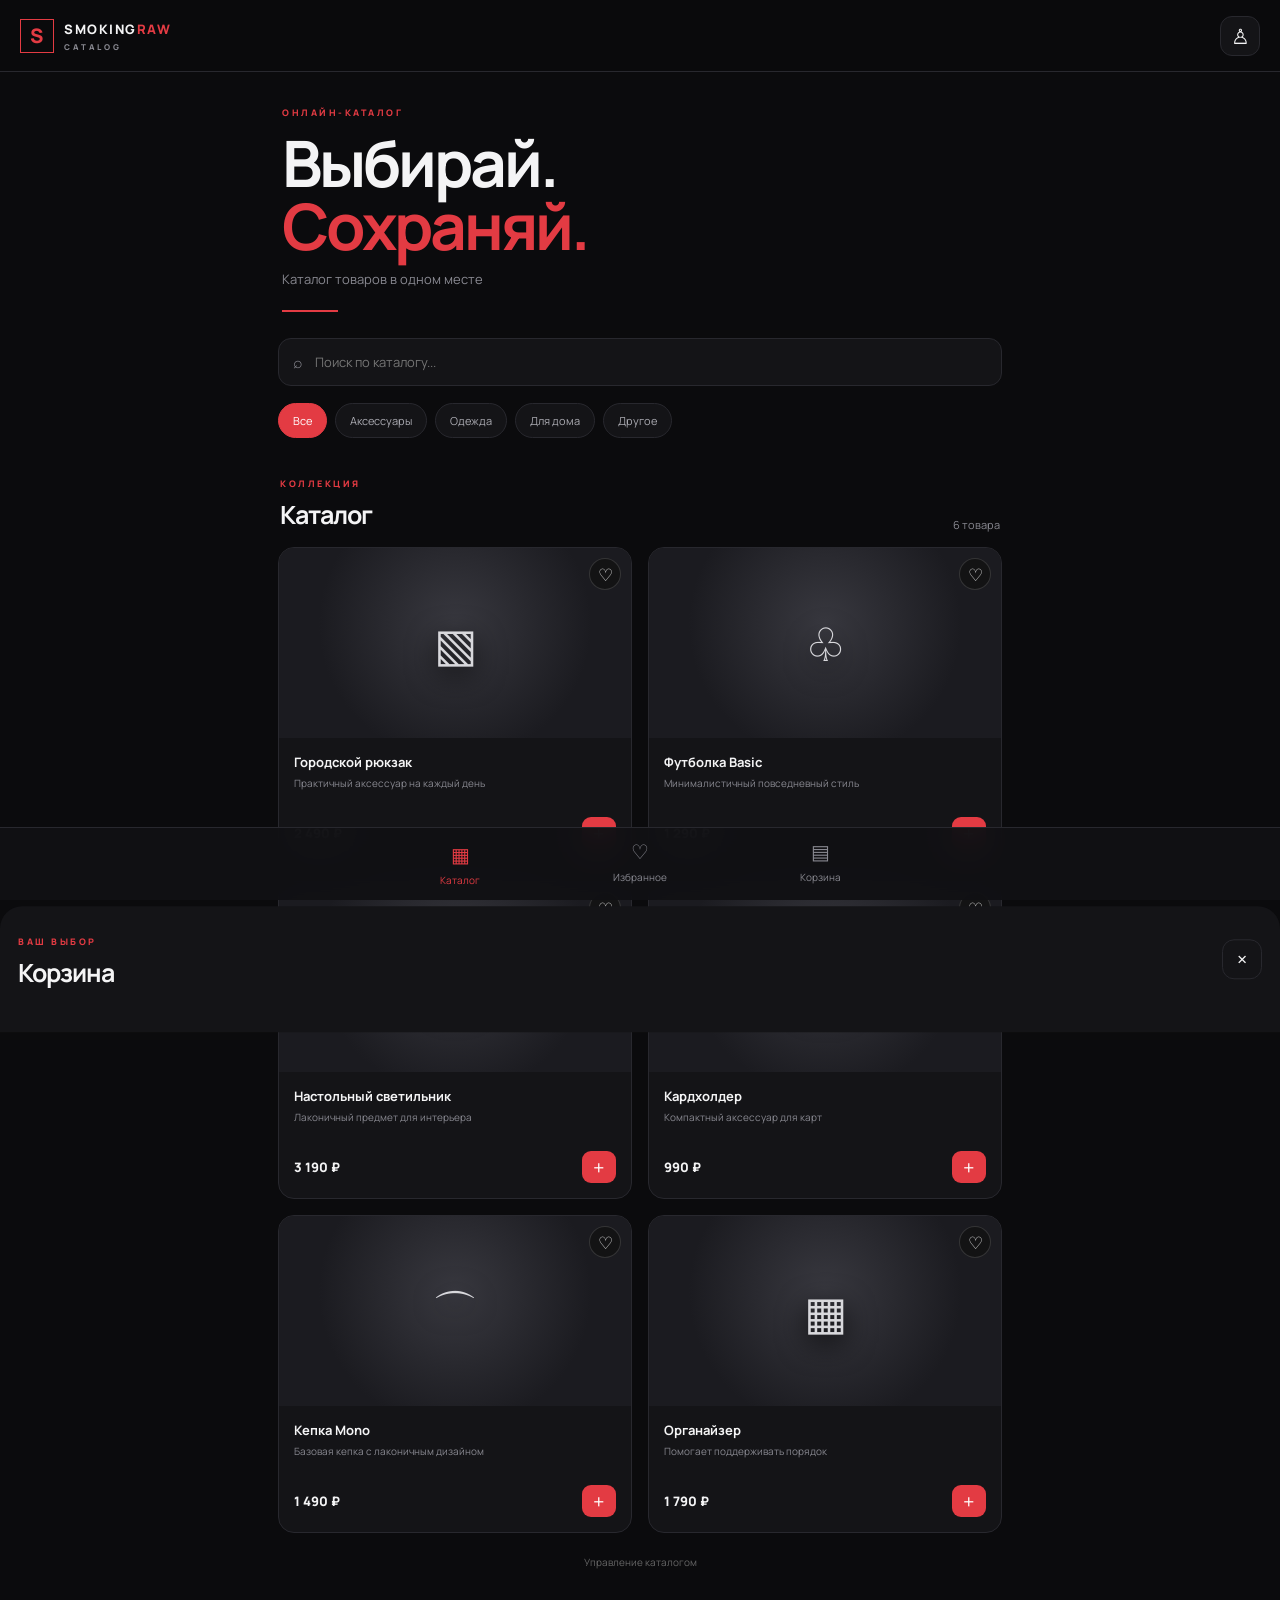
==== web/index.html @ 683c64b3 "Upload SmokingRaw v0.7 website and Cloudflare API" ====
<!doctype html>
<html lang="ru">
<head>
  <meta charset="utf-8">
  <meta name="viewport" content="width=device-width,initial-scale=1">
  <meta name="theme-color" content="#0b0b0d">
  <title>SmokingRaw — каталог</title>
  <link rel="stylesheet" href="style.css">
  <script src="https://telegram.org/js/telegram-web-app.js"></script>
</head>
<body>
<header class="topbar">
  <a class="brand" href="#"><span class="brand-mark">S</span><span>SMOKING<span class="red">RAW</span><small>CATALOG</small></span></a>
  <button class="icon-btn" id="profileBtn" aria-label="Профиль">♙</button>
</header>
<main>
  <section class="hero">
    <div class="eyebrow">ОНЛАЙН-КАТАЛОГ</div>
    <h1>Выбирай.<br><span class="red">Сохраняй.</span></h1>
    <p>Каталог товаров в одном месте</p>
    <div class="hero-line"></div>
  </section>
  <section class="search-wrap">
    <span>⌕</span><input id="search" placeholder="Поиск по каталогу..." autocomplete="off">
  </section>
  <nav class="categories" id="categories"></nav>
  <section class="section-head"><div><span class="eyebrow">КОЛЛЕКЦИЯ</span><h2>Каталог</h2></div><span id="count" class="muted"></span></section>
  <section id="products" class="products"></section>
</main>
<footer class="site-footer"><a href="admin.html">Управление каталогом</a></footer>
<nav class="bottom-nav">
  <button class="nav-item active" data-tab="catalog"><span>▦</span>Каталог</button>
  <button class="nav-item" data-tab="favorites"><span>♡</span>Избранное <i id="favCount"></i></button>
  <button class="nav-item" data-tab="cart"><span>▤</span>Корзина <i id="cartCount"></i></button>
</nav>
<div class="overlay" id="overlay"></div>
<aside class="drawer" id="drawer">
  <div class="drawer-head"><div><span class="eyebrow">ВАШ ВЫБОР</span><h2 id="drawerTitle">Корзина</h2></div><button class="icon-btn" id="closeDrawer">×</button></div>
  <div id="drawerContent"></div>
</aside>
<div class="toast" id="toast"></div>
<script src="app.js"></script>
</body></html>
---- web/style.css ----
@import url('https://fonts.googleapis.com/css2?family=Manrope:wght@400;500;600;700;800&display=swap');
:root{--bg:#0b0b0d;--panel:#141417;--panel2:#1b1b20;--text:#f4f4f5;--muted:#888890;--red:#e33b43;--line:#28282e}
*{box-sizing:border-box}body{margin:0;background:var(--bg);color:var(--text);font-family:Manrope,Arial,sans-serif;padding-bottom:92px}
button,input{font:inherit}.topbar{height:72px;display:flex;align-items:center;justify-content:space-between;padding:0 20px;border-bottom:1px solid var(--line);position:sticky;top:0;background:#0b0b0ded;backdrop-filter:blur(14px);z-index:5}
.brand{display:flex;gap:10px;align-items:center;color:var(--text);text-decoration:none;font-size:13px;font-weight:800;letter-spacing:1.5px}.brand small{display:block;font-size:8px;color:var(--muted);letter-spacing:3px;margin-top:3px}.brand-mark{width:34px;height:34px;border:1px solid var(--red);display:grid;place-items:center;color:var(--red);font-size:20px}
.red{color:var(--red)}.icon-btn{border:1px solid var(--line);background:var(--panel);color:var(--text);width:40px;height:40px;border-radius:12px;font-size:21px;cursor:pointer}
main{max-width:760px;margin:auto;padding:0 18px}.hero{padding:34px 4px 26px;position:relative}.eyebrow{font-size:9px;letter-spacing:2.5px;color:var(--red);font-weight:800}.hero h1{font-size:clamp(42px,12vw,64px);line-height:.98;letter-spacing:-3px;margin:13px 0}.hero p{color:var(--muted);font-size:13px}.hero-line{height:2px;width:56px;background:var(--red);margin-top:22px}
.search-wrap{height:48px;background:var(--panel);border:1px solid var(--line);border-radius:13px;display:flex;align-items:center;gap:10px;padding:0 14px;color:var(--muted)}.search-wrap input{background:none;border:0;outline:0;color:var(--text);width:100%;font-size:13px}
.categories{display:flex;gap:8px;overflow:auto;padding:17px 0;scrollbar-width:none}.categories::-webkit-scrollbar{display:none}.chip{white-space:nowrap;border:1px solid var(--line);background:var(--panel);color:#aaaab1;border-radius:30px;padding:9px 14px;font-size:11px;cursor:pointer}.chip.active{background:var(--red);border-color:var(--red);color:white}
.section-head{display:flex;justify-content:space-between;align-items:end;margin:15px 2px 15px}.section-head h2,.drawer h2{font-size:25px;margin:5px 0 0;letter-spacing:-1px}.muted{color:var(--muted);font-size:11px}
.products{display:grid;grid-template-columns:repeat(2,minmax(0,1fr));gap:12px}.product{background:var(--panel);border:1px solid var(--line);border-radius:16px;overflow:hidden;min-width:0}.product-art{height:142px;background:radial-gradient(circle at 50% 40%,#38383f,#1b1b20 65%);display:grid;place-items:center;position:relative}.product-art .symbol{font-size:46px;color:#d8d8dc;text-shadow:0 8px 30px #000}.heart{position:absolute;right:10px;top:10px;width:32px;height:32px;border:1px solid #ffffff24;background:#111b;color:#ddd;border-radius:50%;font-size:17px;cursor:pointer}.heart.on{color:var(--red)}.product-info{padding:12px}.product-info h3{font-size:13px;margin:0 0 5px;white-space:nowrap;overflow:hidden;text-overflow:ellipsis}.product-info p{font-size:10px;color:var(--muted);margin:0 0 13px;min-height:28px;line-height:1.4}.product-bottom{display:flex;justify-content:space-between;align-items:center;gap:5px}.price{font-size:13px;font-weight:800}.add{background:var(--red);border:0;color:white;border-radius:9px;width:34px;height:32px;font-size:20px;cursor:pointer}.empty{grid-column:1/-1;text-align:center;padding:42px 12px;color:var(--muted);font-size:13px;background:var(--panel);border-radius:14px}
.bottom-nav{position:fixed;z-index:6;bottom:0;left:0;right:0;background:#111114f5;border-top:1px solid var(--line);display:flex;justify-content:center;padding:9px 8px max(10px,env(safe-area-inset-bottom));backdrop-filter:blur(15px)}.nav-item{flex:1;max-width:180px;border:0;background:none;color:var(--muted);font-size:10px;display:flex;align-items:center;justify-content:center;gap:5px;flex-direction:column;cursor:pointer}.nav-item span{font-size:20px}.nav-item.active{color:var(--red)}.nav-item i{font-style:normal;font-size:9px}
.overlay{position:fixed;inset:0;background:#0009;z-index:8;opacity:0;pointer-events:none;transition:.2s}.overlay.show{opacity:1;pointer-events:auto}.drawer{position:fixed;z-index:9;bottom:0;left:0;right:0;max-height:82vh;overflow:auto;background:#141417;border-radius:22px 22px 0 0;padding:22px 18px calc(24px + env(safe-area-inset-bottom));transform:translateY(105%);transition:.25s}.drawer.show{transform:translateY(0)}.drawer-head{display:flex;justify-content:space-between;align-items:center;margin-bottom:18px}.cart-row{display:flex;align-items:center;gap:11px;padding:12px 0;border-bottom:1px solid var(--line)}.mini-art{width:48px;height:48px;border-radius:10px;background:#29292f;display:grid;place-items:center;font-size:23px}.cart-row .details{flex:1;min-width:0}.cart-row b{font-size:12px}.cart-row small{display:block;color:var(--muted);font-size:10px;margin-top:4px}.qty{display:flex;align-items:center;gap:9px}.qty button{width:26px;height:26px;border:1px solid var(--line);background:var(--panel2);color:white;border-radius:7px}.total{display:flex;justify-content:space-between;margin:18px 0;font-weight:800}.action{width:100%;padding:14px;border:0;border-radius:11px;background:var(--red);color:white;font-weight:800;cursor:pointer}.secondary{background:#24242a;margin-top:8px}.toast{position:fixed;z-index:12;bottom:100px;left:50%;transform:translate(-50%,15px);opacity:0;background:#29292f;padding:11px 16px;border-radius:10px;font-size:12px;transition:.2s;white-space:nowrap}.toast.show{opacity:1;transform:translate(-50%,0)}
@media(min-width:600px){.product-art{height:190px}.products{gap:16px}.product-info{padding:15px}}
.site-footer{text-align:center;padding:16px 0 24px}.site-footer a{color:#666;font-size:10px;text-decoration:none}
.admin-main{max-width:760px;margin:auto;padding:0 18px 50px}.admin-card{background:var(--panel);border:1px solid var(--line);border-radius:16px;padding:18px;margin:14px 0}.admin-card h2{font-size:18px;margin:0 0 16px}.admin-card label{display:block;color:#aaa;font-size:11px;margin:13px 0 7px}.admin-card input,.admin-card textarea{width:100%;background:#0d0d10;border:1px solid var(--line);border-radius:9px;padding:12px;color:white;outline:none}.admin-card textarea{min-height:75px;resize:vertical}.admin-card .action{margin-top:14px}.hint{font-size:11px;line-height:1.5;color:var(--muted)}.admin-status{position:fixed;bottom:18px;left:50%;transform:translateX(-50%);background:#202026;border-radius:9px;padding:10px 14px;font-size:12px;max-width:90%;text-align:center}.admin-product{display:flex;align-items:center;justify-content:space-between;gap:10px;padding:12px 0;border-bottom:1px solid var(--line)}.admin-product b{font-size:12px}.admin-product small{display:block;color:var(--muted);font-size:10px;margin-top:5px}.admin-product button{background:#28282e;color:#eee;border:0;border-radius:7px;padding:8px;font-size:10px;margin-left:5px}
.product-art{overflow:hidden}.product-photo{width:100%;height:100%;object-fit:cover;display:block}.admin-card input[type=file]{padding:9px}.upload-note{font-size:10px;color:var(--muted);margin-top:6px}
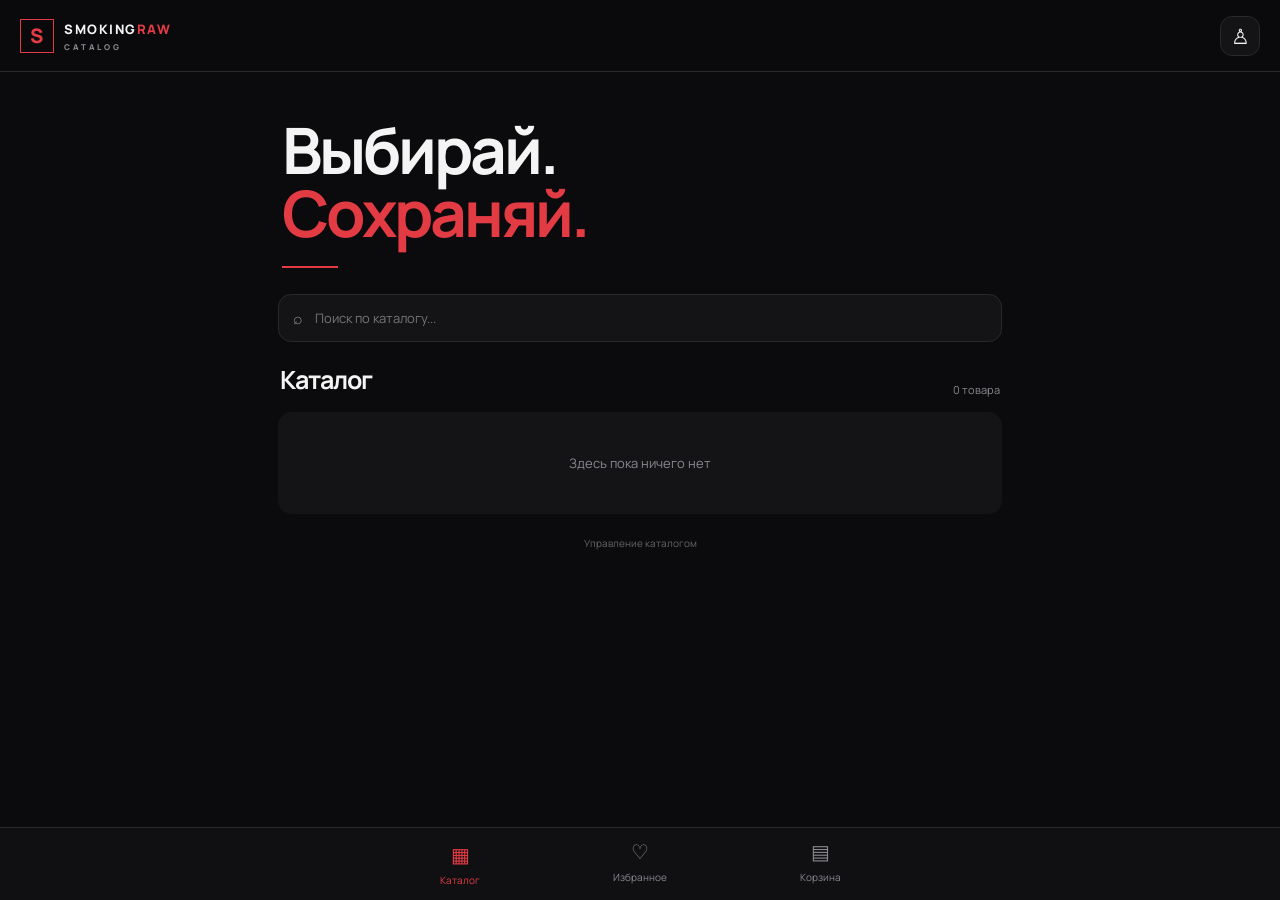
==== commit 6d91e620: "Simplify catalog page headings" ====
--- a/web/index.html
+++ b/web/index.html
@@ -15,16 +15,13 @@
 </header>
 <main>
   <section class="hero">
-    <div class="eyebrow">ОНЛАЙН-КАТАЛОГ</div>
     <h1>Выбирай.<br><span class="red">Сохраняй.</span></h1>
-    <p>Каталог товаров в одном месте</p>
     <div class="hero-line"></div>
   </section>
   <section class="search-wrap">
     <span>⌕</span><input id="search" placeholder="Поиск по каталогу..." autocomplete="off">
   </section>
-  <nav class="categories" id="categories"></nav>
-  <section class="section-head"><div><span class="eyebrow">КОЛЛЕКЦИЯ</span><h2>Каталог</h2></div><span id="count" class="muted"></span></section>
+  <section class="section-head"><div><h2>Каталог</h2></div><span id="count" class="muted"></span></section>
   <section id="products" class="products"></section>
 </main>
 <footer class="site-footer"><a href="admin.html">Управление каталогом</a></footer>
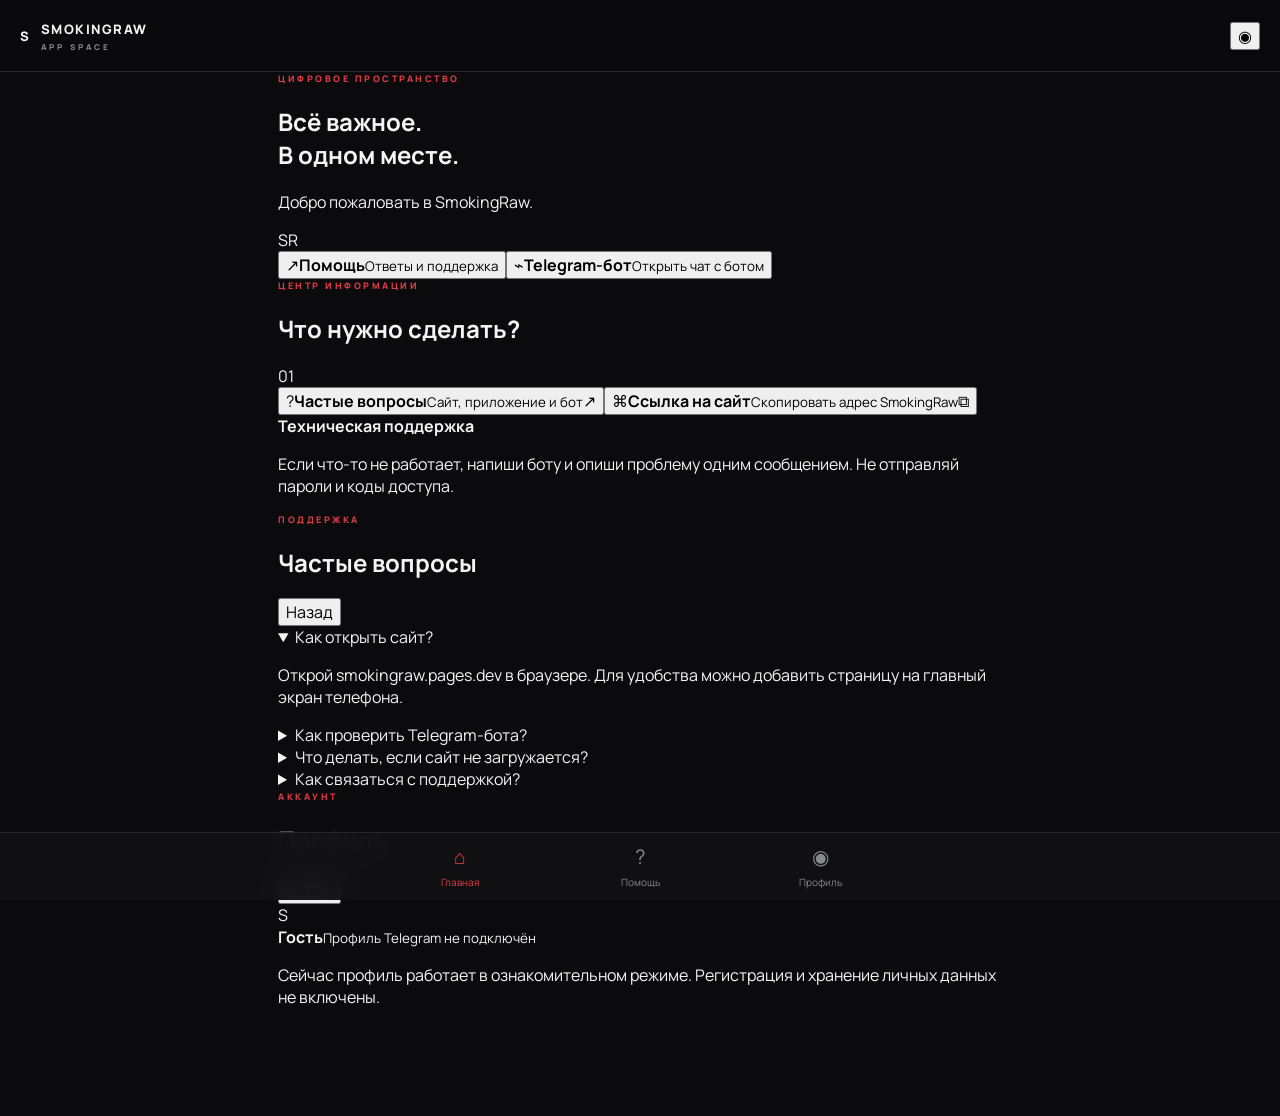
==== commit 580c9ea8: "Build SmokingRaw mobile app support interface" ====
--- a/web/index.html
+++ b/web/index.html
@@ -1,40 +1,10 @@
 <!doctype html>
-<html lang="ru">
-<head>
-  <meta charset="utf-8">
-  <meta name="viewport" content="width=device-width,initial-scale=1">
-  <meta name="theme-color" content="#0b0b0d">
-  <title>SmokingRaw — каталог</title>
-  <link rel="stylesheet" href="style.css">
-  <script src="https://telegram.org/js/telegram-web-app.js"></script>
-</head>
-<body>
-<header class="topbar">
-  <a class="brand" href="#"><span class="brand-mark">S</span><span>SMOKING<span class="red">RAW</span><small>CATALOG</small></span></a>
-  <button class="icon-btn" id="profileBtn" aria-label="Профиль">♙</button>
-</header>
-<main>
-  <section class="hero">
-    <h1>Выбирай.<br><span class="red">Сохраняй.</span></h1>
-    <div class="hero-line"></div>
-  </section>
-  <section class="search-wrap">
-    <span>⌕</span><input id="search" placeholder="Поиск по каталогу..." autocomplete="off">
-  </section>
-  <section class="section-head"><div><h2>Каталог</h2></div><span id="count" class="muted"></span></section>
-  <section id="products" class="products"></section>
-</main>
-<footer class="site-footer"><a href="admin.html">Управление каталогом</a></footer>
-<nav class="bottom-nav">
-  <button class="nav-item active" data-tab="catalog"><span>▦</span>Каталог</button>
-  <button class="nav-item" data-tab="favorites"><span>♡</span>Избранное <i id="favCount"></i></button>
-  <button class="nav-item" data-tab="cart"><span>▤</span>Корзина <i id="cartCount"></i></button>
-</nav>
-<div class="overlay" id="overlay"></div>
-<aside class="drawer" id="drawer">
-  <div class="drawer-head"><div><span class="eyebrow">ВАШ ВЫБОР</span><h2 id="drawerTitle">Корзина</h2></div><button class="icon-btn" id="closeDrawer">×</button></div>
-  <div id="drawerContent"></div>
-</aside>
-<div class="toast" id="toast"></div>
-<script src="app.js"></script>
-</body></html>+<html lang="ru"><head><meta charset="utf-8"><meta name="viewport" content="width=device-width,initial-scale=1,viewport-fit=cover"><meta name="theme-color" content="#09090b"><meta name="description" content="SmokingRaw — приложение и центр поддержки"><title>SmokingRaw — приложение</title><link rel="stylesheet" href="style.css"><script src="https://telegram.org/js/telegram-web-app.js"></script></head>
+<body><div class="app-shell"><header class="topbar"><a class="brand" href="#"><span class="brand-icon">S</span><span>SMOKING<span class="accent">RAW</span><small>APP SPACE</small></span></a><button class="avatar" id="profileBtn" aria-label="Открыть профиль">◉</button></header>
+<main><section class="welcome"><div class="eyebrow">ЦИФРОВОЕ ПРОСТРАНСТВО</div><h1>Всё важное.<br><span class="accent">В одном месте.</span></h1><p id="greeting">Добро пожаловать в SmokingRaw.</p><div class="hero-orbit"><div class="orbit-core">S<span>R</span></div><i></i><b></b></div></section>
+<section class="quick-grid"><button class="quick-card primary" data-view="help"><span class="quick-icon">↗</span><b>Помощь</b><small>Ответы и поддержка</small></button><button class="quick-card" id="botHelp"><span class="quick-icon">⌁</span><b>Telegram-бот</b><small>Открыть чат с ботом</small></button></section>
+<section class="section"><div class="section-title"><div><div class="eyebrow">ЦЕНТР ИНФОРМАЦИИ</div><h2>Что нужно сделать?</h2></div><span class="section-mark">01</span></div><button class="list-card" data-view="help"><span class="list-icon">?</span><span><b>Частые вопросы</b><small>Сайт, приложение и бот</small></span><span class="arrow">↗</span></button><button class="list-card" id="copySite"><span class="list-icon">⌘</span><span><b>Ссылка на сайт</b><small>Скопировать адрес SmokingRaw</small></span><span class="arrow">⧉</span></button></section>
+<section class="notice"><span class="notice-dot"></span><div><b>Техническая поддержка</b><p>Если что-то не работает, напиши боту и опиши проблему одним сообщением. Не отправляй пароли и коды доступа.</p></div></section>
+<section class="view hidden" id="helpView"><div class="section-title"><div><div class="eyebrow">ПОДДЕРЖКА</div><h2>Частые вопросы</h2></div><button class="back" data-view="home">Назад</button></div><details open><summary>Как открыть сайт?</summary><p>Открой smokingraw.pages.dev в браузере. Для удобства можно добавить страницу на главный экран телефона.</p></details><details><summary>Как проверить Telegram-бота?</summary><p>Открой чат с ботом и отправь команду /status. Если бот отвечает «Бот на связи», соединение работает.</p></details><details><summary>Что делать, если сайт не загружается?</summary><p>Проверь подключение к интернету, обнови страницу и попробуй открыть сайт ещё раз. Если проблема останется, напиши боту.</p></details><details><summary>Как связаться с поддержкой?</summary><p>Найди Telegram-бота SmokingRaw в Telegram, открой чат и отправь описание проблемы. Не присылай пароли, токены и коды.</p></details></section>
+<section class="view hidden" id="profileView"><div class="section-title"><div><div class="eyebrow">АККАУНТ</div><h2>Профиль</h2></div><button class="back" data-view="home">Назад</button></div><div class="profile-card"><div class="profile-avatar" id="profileAvatar">S</div><div><b id="profileName">Гость</b><small id="profileUsername">Профиль Telegram не подключён</small></div></div><p class="muted-note">Сейчас профиль работает в ознакомительном режиме. Регистрация и хранение личных данных не включены.</p></section></main>
+<nav class="bottom-nav"><button class="nav-item active" data-view="home"><span>⌂</span>Главная</button><button class="nav-item" data-view="help"><span>?</span>Помощь</button><button class="nav-item" data-view="profile"><span>◉</span>Профиль</button></nav><div class="toast" id="toast" role="status"></div></div><script src="app.js"></script></body></html>
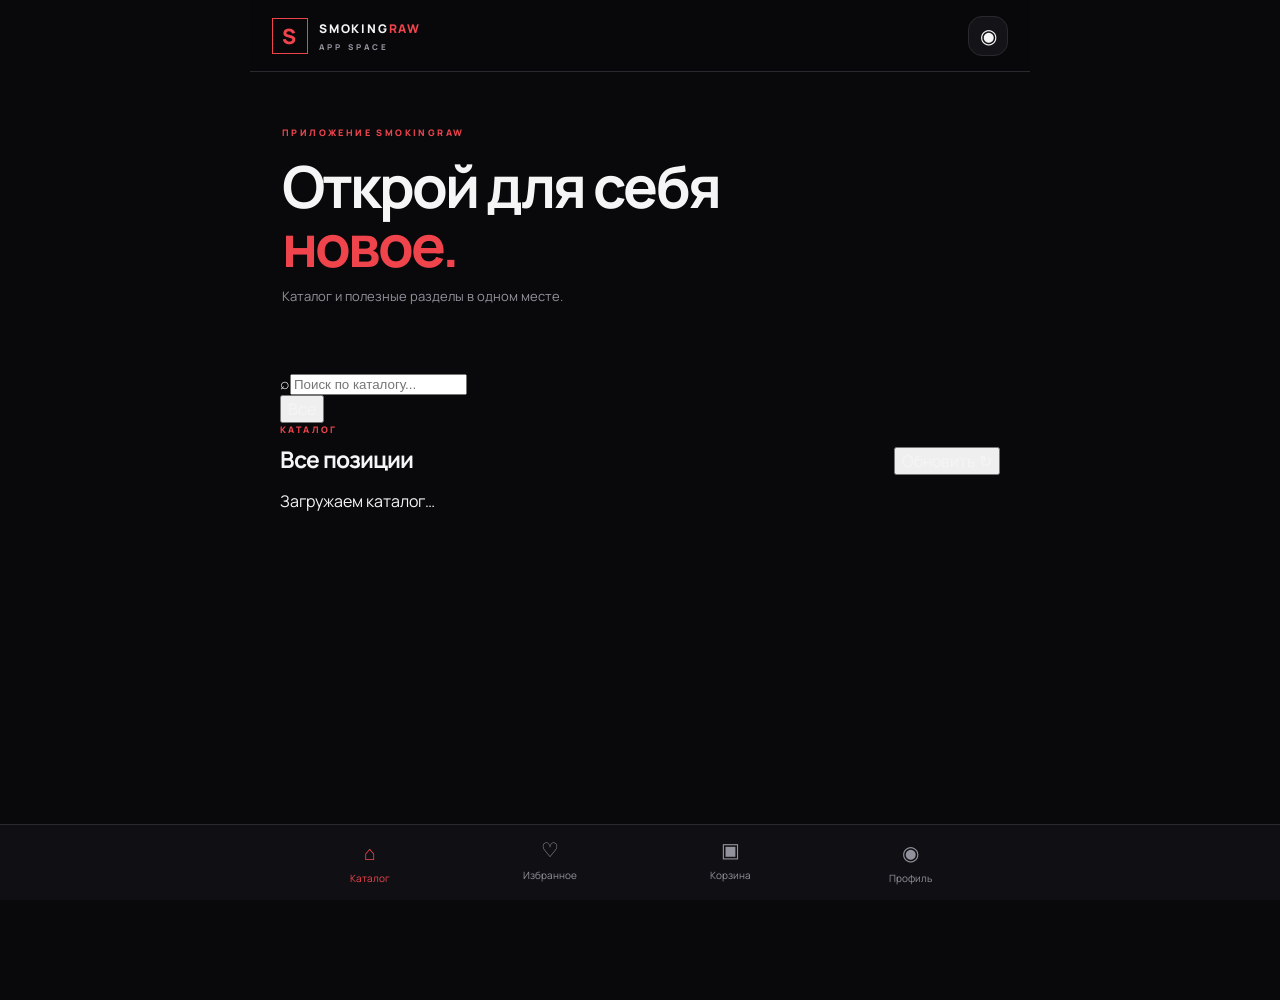
==== commit 569710f0: "Restore catalog app interface" ====
--- a/web/index.html
+++ b/web/index.html
@@ -1,10 +1,9 @@
 <!doctype html>
-<html lang="ru"><head><meta charset="utf-8"><meta name="viewport" content="width=device-width,initial-scale=1,viewport-fit=cover"><meta name="theme-color" content="#09090b"><meta name="description" content="SmokingRaw — приложение и центр поддержки"><title>SmokingRaw — приложение</title><link rel="stylesheet" href="style.css"><script src="https://telegram.org/js/telegram-web-app.js"></script></head>
-<body><div class="app-shell"><header class="topbar"><a class="brand" href="#"><span class="brand-icon">S</span><span>SMOKING<span class="accent">RAW</span><small>APP SPACE</small></span></a><button class="avatar" id="profileBtn" aria-label="Открыть профиль">◉</button></header>
-<main><section class="welcome"><div class="eyebrow">ЦИФРОВОЕ ПРОСТРАНСТВО</div><h1>Всё важное.<br><span class="accent">В одном месте.</span></h1><p id="greeting">Добро пожаловать в SmokingRaw.</p><div class="hero-orbit"><div class="orbit-core">S<span>R</span></div><i></i><b></b></div></section>
-<section class="quick-grid"><button class="quick-card primary" data-view="help"><span class="quick-icon">↗</span><b>Помощь</b><small>Ответы и поддержка</small></button><button class="quick-card" id="botHelp"><span class="quick-icon">⌁</span><b>Telegram-бот</b><small>Открыть чат с ботом</small></button></section>
-<section class="section"><div class="section-title"><div><div class="eyebrow">ЦЕНТР ИНФОРМАЦИИ</div><h2>Что нужно сделать?</h2></div><span class="section-mark">01</span></div><button class="list-card" data-view="help"><span class="list-icon">?</span><span><b>Частые вопросы</b><small>Сайт, приложение и бот</small></span><span class="arrow">↗</span></button><button class="list-card" id="copySite"><span class="list-icon">⌘</span><span><b>Ссылка на сайт</b><small>Скопировать адрес SmokingRaw</small></span><span class="arrow">⧉</span></button></section>
-<section class="notice"><span class="notice-dot"></span><div><b>Техническая поддержка</b><p>Если что-то не работает, напиши боту и опиши проблему одним сообщением. Не отправляй пароли и коды доступа.</p></div></section>
-<section class="view hidden" id="helpView"><div class="section-title"><div><div class="eyebrow">ПОДДЕРЖКА</div><h2>Частые вопросы</h2></div><button class="back" data-view="home">Назад</button></div><details open><summary>Как открыть сайт?</summary><p>Открой smokingraw.pages.dev в браузере. Для удобства можно добавить страницу на главный экран телефона.</p></details><details><summary>Как проверить Telegram-бота?</summary><p>Открой чат с ботом и отправь команду /status. Если бот отвечает «Бот на связи», соединение работает.</p></details><details><summary>Что делать, если сайт не загружается?</summary><p>Проверь подключение к интернету, обнови страницу и попробуй открыть сайт ещё раз. Если проблема останется, напиши боту.</p></details><details><summary>Как связаться с поддержкой?</summary><p>Найди Telegram-бота SmokingRaw в Telegram, открой чат и отправь описание проблемы. Не присылай пароли, токены и коды.</p></details></section>
-<section class="view hidden" id="profileView"><div class="section-title"><div><div class="eyebrow">АККАУНТ</div><h2>Профиль</h2></div><button class="back" data-view="home">Назад</button></div><div class="profile-card"><div class="profile-avatar" id="profileAvatar">S</div><div><b id="profileName">Гость</b><small id="profileUsername">Профиль Telegram не подключён</small></div></div><p class="muted-note">Сейчас профиль работает в ознакомительном режиме. Регистрация и хранение личных данных не включены.</p></section></main>
-<nav class="bottom-nav"><button class="nav-item active" data-view="home"><span>⌂</span>Главная</button><button class="nav-item" data-view="help"><span>?</span>Помощь</button><button class="nav-item" data-view="profile"><span>◉</span>Профиль</button></nav><div class="toast" id="toast" role="status"></div></div><script src="app.js"></script></body></html>+<html lang="ru"><head><meta charset="utf-8"><meta name="viewport" content="width=device-width,initial-scale=1,viewport-fit=cover"><meta name="theme-color" content="#09090b"><title>SmokingRaw — приложение</title><link rel="stylesheet" href="style.css"><script src="https://telegram.org/js/telegram-web-app.js"></script></head>
+<body><div class="app-shell"><header class="topbar"><a class="brand" href="#"><span class="brand-icon">S</span><span>SMOKING<span class="accent">RAW</span><small>APP SPACE</small></span></a><button class="avatar" id="profileBtn">◉</button></header>
+<main><section class="welcome"><div class="eyebrow">ПРИЛОЖЕНИЕ SMOKINGRAW</div><h1>Открой для себя<br><span class="accent">новое.</span></h1><p id="greeting">Каталог и полезные разделы в одном месте.</p></section>
+<section id="catalogView"><div class="search-wrap"><span>⌕</span><input id="search" placeholder="Поиск по каталогу..." autocomplete="off"></div><div class="chips" id="categories"><button class="chip active" data-category="all">Все</button></div><div class="section-title"><div><div class="eyebrow">КАТАЛОГ</div><h2 id="catalogTitle">Все позиции</h2></div><button class="small-action" id="reload">Обновить ↻</button></div><div id="products" class="product-grid"><div class="empty">Загружаем каталог…</div></div></section>
+<section class="view hidden" id="favoritesView"><div class="section-title"><div><div class="eyebrow">СОХРАНЁННОЕ</div><h2>Избранное</h2></div></div><div id="favoritesList" class="product-grid"></div></section>
+<section class="view hidden" id="cartView"><div class="section-title"><div><div class="eyebrow">ВАШ ВЫБОР</div><h2>Корзина</h2></div><button class="small-action" id="clearCart">Очистить</button></div><div id="cartList"></div><div class="cart-total"><span>Итого</span><b id="cartTotal">0</b></div><button class="primary-btn" id="shareCart">Поделиться списком</button><p class="muted-note">Корзина хранится на этом устройстве. Оплата и оформление заказов не подключены.</p></section>
+<section class="view hidden" id="profileView"><div class="section-title"><div><div class="eyebrow">АККАУНТ</div><h2>Профиль</h2></div></div><div class="profile-card"><div class="profile-avatar" id="profileAvatar">S</div><div><b id="profileName">Гость</b><small id="profileUsername">Профиль Telegram не подключён</small></div></div><p class="muted-note">Профиль Telegram отображается внутри Mini App.</p><button class="list-card" id="helpBtn"><span class="list-icon">?</span><span><b>Помощь и поддержка</b><small>Открыть Telegram-бота</small></span><span>↗</span></button></section></main>
+<nav class="bottom-nav"><button class="nav-item active" data-view="catalog"><span>⌂</span>Каталог</button><button class="nav-item" data-view="favorites"><span>♡</span>Избранное <i id="favCount"></i></button><button class="nav-item" data-view="cart"><span>▣</span>Корзина <i id="cartCount"></i></button><button class="nav-item" data-view="profile"><span>◉</span>Профиль</button></nav><div class="toast" id="toast" role="status"></div></div><script src="app.js"></script></body></html>
--- a/web/style.css
+++ b/web/style.css
@@ -1,17 +1,11 @@
 @import url('https://fonts.googleapis.com/css2?family=Manrope:wght@400;500;600;700;800&display=swap');
-:root{--bg:#0b0b0d;--panel:#141417;--panel2:#1b1b20;--text:#f4f4f5;--muted:#888890;--red:#e33b43;--line:#28282e}
-*{box-sizing:border-box}body{margin:0;background:var(--bg);color:var(--text);font-family:Manrope,Arial,sans-serif;padding-bottom:92px}
-button,input{font:inherit}.topbar{height:72px;display:flex;align-items:center;justify-content:space-between;padding:0 20px;border-bottom:1px solid var(--line);position:sticky;top:0;background:#0b0b0ded;backdrop-filter:blur(14px);z-index:5}
-.brand{display:flex;gap:10px;align-items:center;color:var(--text);text-decoration:none;font-size:13px;font-weight:800;letter-spacing:1.5px}.brand small{display:block;font-size:8px;color:var(--muted);letter-spacing:3px;margin-top:3px}.brand-mark{width:34px;height:34px;border:1px solid var(--red);display:grid;place-items:center;color:var(--red);font-size:20px}
-.red{color:var(--red)}.icon-btn{border:1px solid var(--line);background:var(--panel);color:var(--text);width:40px;height:40px;border-radius:12px;font-size:21px;cursor:pointer}
-main{max-width:760px;margin:auto;padding:0 18px}.hero{padding:34px 4px 26px;position:relative}.eyebrow{font-size:9px;letter-spacing:2.5px;color:var(--red);font-weight:800}.hero h1{font-size:clamp(42px,12vw,64px);line-height:.98;letter-spacing:-3px;margin:13px 0}.hero p{color:var(--muted);font-size:13px}.hero-line{height:2px;width:56px;background:var(--red);margin-top:22px}
-.search-wrap{height:48px;background:var(--panel);border:1px solid var(--line);border-radius:13px;display:flex;align-items:center;gap:10px;padding:0 14px;color:var(--muted)}.search-wrap input{background:none;border:0;outline:0;color:var(--text);width:100%;font-size:13px}
-.categories{display:flex;gap:8px;overflow:auto;padding:17px 0;scrollbar-width:none}.categories::-webkit-scrollbar{display:none}.chip{white-space:nowrap;border:1px solid var(--line);background:var(--panel);color:#aaaab1;border-radius:30px;padding:9px 14px;font-size:11px;cursor:pointer}.chip.active{background:var(--red);border-color:var(--red);color:white}
-.section-head{display:flex;justify-content:space-between;align-items:end;margin:15px 2px 15px}.section-head h2,.drawer h2{font-size:25px;margin:5px 0 0;letter-spacing:-1px}.muted{color:var(--muted);font-size:11px}
-.products{display:grid;grid-template-columns:repeat(2,minmax(0,1fr));gap:12px}.product{background:var(--panel);border:1px solid var(--line);border-radius:16px;overflow:hidden;min-width:0}.product-art{height:142px;background:radial-gradient(circle at 50% 40%,#38383f,#1b1b20 65%);display:grid;place-items:center;position:relative}.product-art .symbol{font-size:46px;color:#d8d8dc;text-shadow:0 8px 30px #000}.heart{position:absolute;right:10px;top:10px;width:32px;height:32px;border:1px solid #ffffff24;background:#111b;color:#ddd;border-radius:50%;font-size:17px;cursor:pointer}.heart.on{color:var(--red)}.product-info{padding:12px}.product-info h3{font-size:13px;margin:0 0 5px;white-space:nowrap;overflow:hidden;text-overflow:ellipsis}.product-info p{font-size:10px;color:var(--muted);margin:0 0 13px;min-height:28px;line-height:1.4}.product-bottom{display:flex;justify-content:space-between;align-items:center;gap:5px}.price{font-size:13px;font-weight:800}.add{background:var(--red);border:0;color:white;border-radius:9px;width:34px;height:32px;font-size:20px;cursor:pointer}.empty{grid-column:1/-1;text-align:center;padding:42px 12px;color:var(--muted);font-size:13px;background:var(--panel);border-radius:14px}
-.bottom-nav{position:fixed;z-index:6;bottom:0;left:0;right:0;background:#111114f5;border-top:1px solid var(--line);display:flex;justify-content:center;padding:9px 8px max(10px,env(safe-area-inset-bottom));backdrop-filter:blur(15px)}.nav-item{flex:1;max-width:180px;border:0;background:none;color:var(--muted);font-size:10px;display:flex;align-items:center;justify-content:center;gap:5px;flex-direction:column;cursor:pointer}.nav-item span{font-size:20px}.nav-item.active{color:var(--red)}.nav-item i{font-style:normal;font-size:9px}
-.overlay{position:fixed;inset:0;background:#0009;z-index:8;opacity:0;pointer-events:none;transition:.2s}.overlay.show{opacity:1;pointer-events:auto}.drawer{position:fixed;z-index:9;bottom:0;left:0;right:0;max-height:82vh;overflow:auto;background:#141417;border-radius:22px 22px 0 0;padding:22px 18px calc(24px + env(safe-area-inset-bottom));transform:translateY(105%);transition:.25s}.drawer.show{transform:translateY(0)}.drawer-head{display:flex;justify-content:space-between;align-items:center;margin-bottom:18px}.cart-row{display:flex;align-items:center;gap:11px;padding:12px 0;border-bottom:1px solid var(--line)}.mini-art{width:48px;height:48px;border-radius:10px;background:#29292f;display:grid;place-items:center;font-size:23px}.cart-row .details{flex:1;min-width:0}.cart-row b{font-size:12px}.cart-row small{display:block;color:var(--muted);font-size:10px;margin-top:4px}.qty{display:flex;align-items:center;gap:9px}.qty button{width:26px;height:26px;border:1px solid var(--line);background:var(--panel2);color:white;border-radius:7px}.total{display:flex;justify-content:space-between;margin:18px 0;font-weight:800}.action{width:100%;padding:14px;border:0;border-radius:11px;background:var(--red);color:white;font-weight:800;cursor:pointer}.secondary{background:#24242a;margin-top:8px}.toast{position:fixed;z-index:12;bottom:100px;left:50%;transform:translate(-50%,15px);opacity:0;background:#29292f;padding:11px 16px;border-radius:10px;font-size:12px;transition:.2s;white-space:nowrap}.toast.show{opacity:1;transform:translate(-50%,0)}
-@media(min-width:600px){.product-art{height:190px}.products{gap:16px}.product-info{padding:15px}}
-.site-footer{text-align:center;padding:16px 0 24px}.site-footer a{color:#666;font-size:10px;text-decoration:none}
-.admin-main{max-width:760px;margin:auto;padding:0 18px 50px}.admin-card{background:var(--panel);border:1px solid var(--line);border-radius:16px;padding:18px;margin:14px 0}.admin-card h2{font-size:18px;margin:0 0 16px}.admin-card label{display:block;color:#aaa;font-size:11px;margin:13px 0 7px}.admin-card input,.admin-card textarea{width:100%;background:#0d0d10;border:1px solid var(--line);border-radius:9px;padding:12px;color:white;outline:none}.admin-card textarea{min-height:75px;resize:vertical}.admin-card .action{margin-top:14px}.hint{font-size:11px;line-height:1.5;color:var(--muted)}.admin-status{position:fixed;bottom:18px;left:50%;transform:translateX(-50%);background:#202026;border-radius:9px;padding:10px 14px;font-size:12px;max-width:90%;text-align:center}.admin-product{display:flex;align-items:center;justify-content:space-between;gap:10px;padding:12px 0;border-bottom:1px solid var(--line)}.admin-product b{font-size:12px}.admin-product small{display:block;color:var(--muted);font-size:10px;margin-top:5px}.admin-product button{background:#28282e;color:#eee;border:0;border-radius:7px;padding:8px;font-size:10px;margin-left:5px}
-.product-art{overflow:hidden}.product-photo{width:100%;height:100%;object-fit:cover;display:block}.admin-card input[type=file]{padding:9px}.upload-note{font-size:10px;color:var(--muted);margin-top:6px}
+:root{--bg:#09090b;--panel:#141418;--text:#f5f5f6;--muted:#92929c;--red:#f0444d;--line:#292930}
+*{box-sizing:border-box}html{scroll-behavior:smooth}body{margin:0;background:var(--bg);color:var(--text);font-family:Manrope,Arial,sans-serif;padding-bottom:100px}.app-shell{max-width:780px;margin:auto;min-height:100vh}button{font:inherit;color:inherit;cursor:pointer}
+.topbar{height:72px;display:flex;align-items:center;justify-content:space-between;padding:0 22px;border-bottom:1px solid var(--line);position:sticky;top:0;background:#09090bea;backdrop-filter:blur(18px);z-index:5}.brand{display:flex;align-items:center;gap:11px;color:var(--text);text-decoration:none;font-size:12px;font-weight:800;letter-spacing:1.8px}.brand small{display:block;font-size:8px;letter-spacing:3px;color:var(--muted);margin-top:4px}.brand-icon{width:36px;height:36px;border:1px solid var(--red);display:grid;place-items:center;color:var(--red);font-size:21px}.accent{color:var(--red)}.avatar{width:40px;height:40px;border:1px solid var(--line);border-radius:14px;background:var(--panel);font-size:20px}
+main{padding:0 20px}.welcome{position:relative;overflow:hidden;padding:38px 2px 30px;min-height:260px}.eyebrow{font-size:9px;font-weight:800;letter-spacing:2.4px;color:var(--red)}h1{font-size:clamp(39px,10vw,58px);line-height:1.02;letter-spacing:-2.8px;margin:17px 0 13px;position:relative;z-index:1}.welcome p{color:var(--muted);font-size:13px;position:relative;z-index:1}.hero-orbit{position:absolute;width:190px;height:190px;border:1px solid #f0444d35;border-radius:50%;right:-35px;top:42px;display:grid;place-items:center}.hero-orbit:before,.hero-orbit:after{content:"";position:absolute;border:1px solid #f0444d24;border-radius:50%;inset:17px}.hero-orbit:after{inset:37px}.orbit-core{width:72px;height:72px;border-radius:50%;background:linear-gradient(145deg,#27272e,#111114);border:1px solid #f0444d80;display:grid;place-items:center;font-size:30px;font-weight:800;box-shadow:0 0 45px #f0444d24}.orbit-core span{color:var(--red)}.hero-orbit i,.hero-orbit b{position:absolute;width:7px;height:7px;border-radius:50%;background:var(--red);box-shadow:0 0 16px var(--red)}.hero-orbit i{top:23px;left:45px}.hero-orbit b{bottom:20px;right:36px}
+.quick-grid{display:grid;grid-template-columns:1fr 1fr;gap:11px}.quick-card{min-height:130px;text-align:left;border:1px solid var(--line);border-radius:17px;background:var(--panel);padding:16px;display:flex;flex-direction:column;align-items:flex-start;gap:7px}.quick-card.primary{background:linear-gradient(145deg,#2b171b,#171418);border-color:#6e292e}.quick-icon{font-size:23px;color:var(--red);margin-bottom:5px}.quick-card b{font-size:14px}.quick-card small{font-size:10px;color:var(--muted)}
+.section{margin-top:34px}.section-title{display:flex;justify-content:space-between;align-items:end;margin-bottom:15px}.section-title h2{font-size:23px;letter-spacing:-1px;margin:7px 0 0}.section-mark{color:#55555e;font-size:12px}.list-card{width:100%;display:flex;align-items:center;gap:13px;text-align:left;padding:14px 12px;border:1px solid var(--line);border-radius:14px;background:var(--panel);margin:8px 0}.list-icon{width:39px;height:39px;border-radius:12px;background:#242027;color:var(--red);display:grid;place-items:center;font-size:20px}.list-card span:nth-child(2){flex:1}.list-card b,.list-card small{display:block}.list-card b{font-size:12px}.list-card small{font-size:10px;color:var(--muted);margin-top:4px}.arrow{color:var(--muted)}
+.notice{display:flex;gap:12px;padding:16px;margin:25px 0;background:var(--panel);border:1px solid var(--line);border-radius:15px}.notice-dot{width:8px;height:8px;flex:none;border-radius:50%;background:#51c58a;margin-top:5px;box-shadow:0 0 12px #51c58a66}.notice b{font-size:12px}.notice p{font-size:10px;line-height:1.6;color:var(--muted);margin:6px 0 0}
+.view{padding:28px 0 35px}.hidden{display:none!important}.section-title h2{font-size:23px}.back{border:1px solid var(--line);background:var(--panel);border-radius:10px;padding:8px 12px;font-size:11px;color:var(--muted)}details{background:var(--panel);border:1px solid var(--line);border-radius:13px;padding:15px;margin:9px 0}summary{font-size:12px;font-weight:700;cursor:pointer;list-style:none}summary:after{content:"+";float:right;color:var(--red);font-size:17px}details[open] summary:after{content:"−"}details p{font-size:11px;line-height:1.65;color:var(--muted);margin:12px 0 0}.profile-card{display:flex;align-items:center;gap:13px;padding:18px;border:1px solid var(--line);border-radius:16px;background:var(--panel)}.profile-avatar{width:48px;height:48px;border-radius:15px;background:#2a1b20;color:var(--red);display:grid;place-items:center;font-size:20px;font-weight:800}.profile-card b,.profile-card small{display:block}.profile-card b{font-size:14px}.profile-card small{font-size:10px;color:var(--muted);margin-top:5px}.muted-note{font-size:11px;color:var(--muted);line-height:1.6}
+.bottom-nav{position:fixed;z-index:6;bottom:0;left:0;right:0;background:#111115f5;border-top:1px solid var(--line);display:flex;justify-content:center;padding:10px 8px max(12px,env(safe-area-inset-bottom));backdrop-filter:blur(16px)}.nav-item{flex:1;max-width:180px;border:0;background:none;color:var(--muted);font-size:10px;display:flex;align-items:center;justify-content:center;gap:5px;flex-direction:column}.nav-item span{font-size:20px}.nav-item.active{color:var(--red)}.toast{position:fixed;z-index:12;bottom:100px;left:50%;transform:translate(-50%,12px);opacity:0;background:#29292f;padding:11px 16px;border-radius:10px;font-size:12px;transition:.2s;max-width:90%;text-align:center}.toast.show{opacity:1;transform:translate(-50%,0)}
+@media(min-width:620px){main{padding:0 30px}.welcome{padding-top:54px;min-height:300px}.quick-card{min-height:145px}.hero-orbit{right:10px;width:220px;height:220px}}
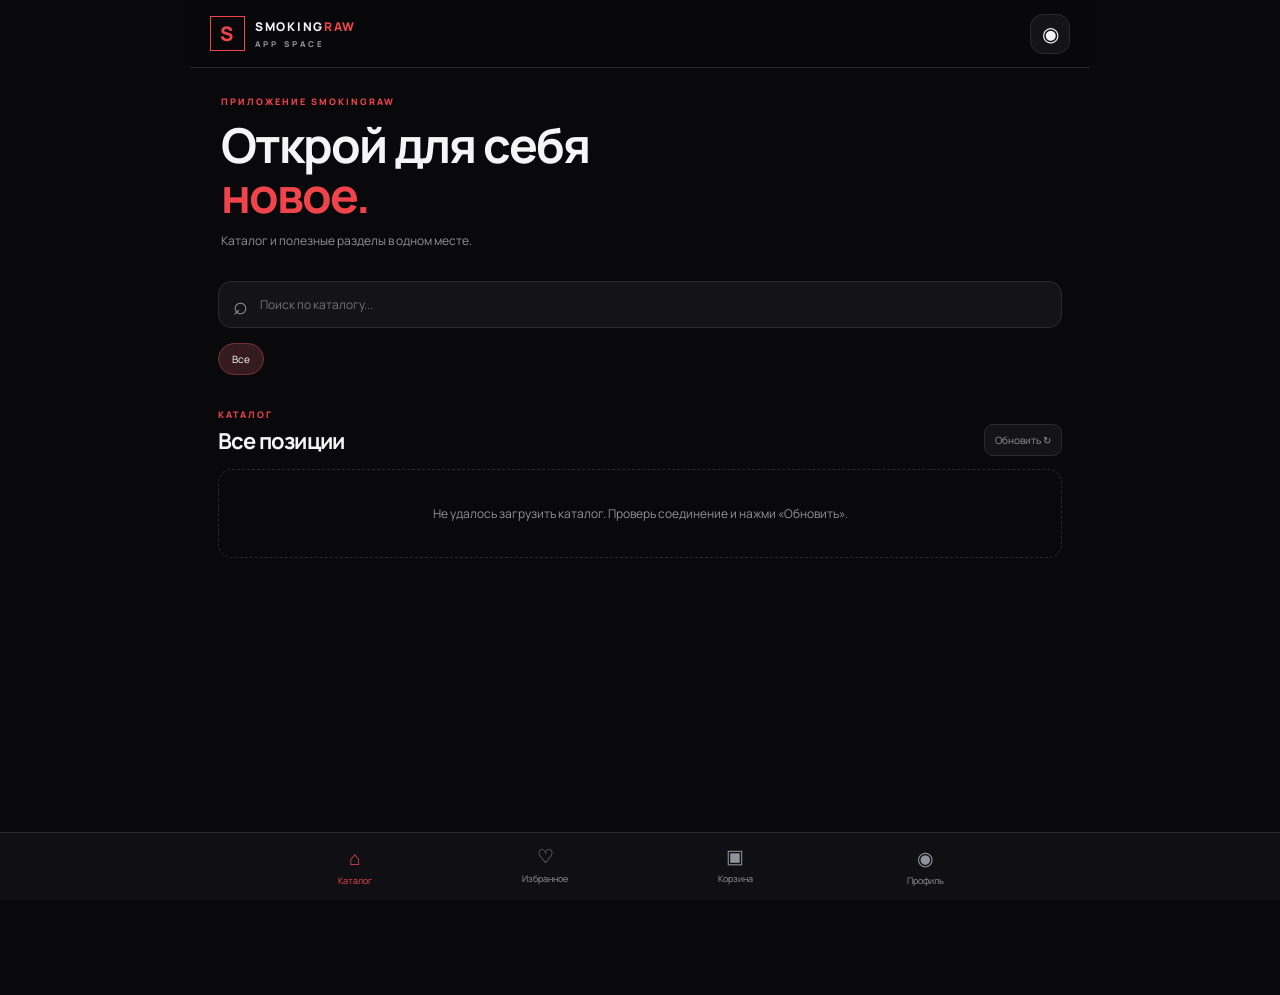
==== commit 328fa964: "Add admin panel interface" ====
--- a/web/index.html
+++ b/web/index.html
@@ -5,5 +5,5 @@
 <section id="catalogView"><div class="search-wrap"><span>⌕</span><input id="search" placeholder="Поиск по каталогу..." autocomplete="off"></div><div class="chips" id="categories"><button class="chip active" data-category="all">Все</button></div><div class="section-title"><div><div class="eyebrow">КАТАЛОГ</div><h2 id="catalogTitle">Все позиции</h2></div><button class="small-action" id="reload">Обновить ↻</button></div><div id="products" class="product-grid"><div class="empty">Загружаем каталог…</div></div></section>
 <section class="view hidden" id="favoritesView"><div class="section-title"><div><div class="eyebrow">СОХРАНЁННОЕ</div><h2>Избранное</h2></div></div><div id="favoritesList" class="product-grid"></div></section>
 <section class="view hidden" id="cartView"><div class="section-title"><div><div class="eyebrow">ВАШ ВЫБОР</div><h2>Корзина</h2></div><button class="small-action" id="clearCart">Очистить</button></div><div id="cartList"></div><div class="cart-total"><span>Итого</span><b id="cartTotal">0</b></div><button class="primary-btn" id="shareCart">Поделиться списком</button><p class="muted-note">Корзина хранится на этом устройстве. Оплата и оформление заказов не подключены.</p></section>
-<section class="view hidden" id="profileView"><div class="section-title"><div><div class="eyebrow">АККАУНТ</div><h2>Профиль</h2></div></div><div class="profile-card"><div class="profile-avatar" id="profileAvatar">S</div><div><b id="profileName">Гость</b><small id="profileUsername">Профиль Telegram не подключён</small></div></div><p class="muted-note">Профиль Telegram отображается внутри Mini App.</p><button class="list-card" id="helpBtn"><span class="list-icon">?</span><span><b>Помощь и поддержка</b><small>Открыть Telegram-бота</small></span><span>↗</span></button></section></main>
+<section class="view hidden" id="profileView"><div class="section-title"><div><div class="eyebrow">АККАУНТ</div><h2>Профиль</h2></div></div><div class="profile-card"><div class="profile-avatar" id="profileAvatar">S</div><div><b id="profileName">Гость</b><small id="profileUsername">Профиль Telegram не подключён</small></div></div><p class="muted-note">Профиль Telegram отображается внутри Mini App.</p><button class="list-card" id="adminOpen"><span class="list-icon">⚙</span><span><b>Панель администратора</b><small>Управление каталогом и настройками</small></span><span>↗</span></button><button class="list-card" id="helpBtn"><span class="list-icon">?</span><span><b>Помощь и поддержка</b><small>Открыть Telegram-бота</small></span><span>↗</span></button></section><section class="view hidden" id="adminView"><div class="section-title"><div><div class="eyebrow">УПРАВЛЕНИЕ</div><h2>Админ-панель</h2></div><button class="small-action" id="adminBack">Назад</button></div><div id="adminLogin" class="admin-box"><b>Вход администратора</b><p class="muted-note">Введи ADMIN_KEY, который хранится в Cloudflare Secrets. Не отправляй его в чат.</p><input id="adminKey" type="password" placeholder="ADMIN_KEY" autocomplete="off"><button class="primary-btn" id="adminEnter">Войти</button></div><div id="adminPanel" class="hidden"><div class="admin-box"><b id="productFormTitle">Добавить позицию</b><input id="pName" placeholder="Название"><input id="pCategory" placeholder="Категория"><textarea id="pDescription" placeholder="Описание"></textarea><input id="pPrice" type="number" min="0" step="0.01" placeholder="Цена"><input id="pImage" type="url" placeholder="HTTPS-ссылка на изображение"><p class="muted-note">Загрузка файла напрямую пока не подключена — используй публичную HTTPS-ссылку на изображение.</p><button class="primary-btn" id="saveProduct">Сохранить позицию</button><button class="small-action hidden" id="cancelEdit">Отмена</button></div><div class="admin-box"><b>Контакт владельца в Telegram</b><input id="ownerContact" placeholder="username без @"><button class="primary-btn" id="saveOwner">Сохранить контакт</button></div><div class="admin-box"><div class="section-title"><b>Позиции каталога</b><button class="small-action" id="adminReload">Обновить</button></div><div id="adminProducts"></div></div><button class="small-action" id="adminLogout">Выйти из панели</button></div></section></main>
 <nav class="bottom-nav"><button class="nav-item active" data-view="catalog"><span>⌂</span>Каталог</button><button class="nav-item" data-view="favorites"><span>♡</span>Избранное <i id="favCount"></i></button><button class="nav-item" data-view="cart"><span>▣</span>Корзина <i id="cartCount"></i></button><button class="nav-item" data-view="profile"><span>◉</span>Профиль</button></nav><div class="toast" id="toast" role="status"></div></div><script src="app.js"></script></body></html>
--- a/web/style.css
+++ b/web/style.css
@@ -1,11 +1 @@
-@import url('https://fonts.googleapis.com/css2?family=Manrope:wght@400;500;600;700;800&display=swap');
-:root{--bg:#09090b;--panel:#141418;--text:#f5f5f6;--muted:#92929c;--red:#f0444d;--line:#292930}
-*{box-sizing:border-box}html{scroll-behavior:smooth}body{margin:0;background:var(--bg);color:var(--text);font-family:Manrope,Arial,sans-serif;padding-bottom:100px}.app-shell{max-width:780px;margin:auto;min-height:100vh}button{font:inherit;color:inherit;cursor:pointer}
-.topbar{height:72px;display:flex;align-items:center;justify-content:space-between;padding:0 22px;border-bottom:1px solid var(--line);position:sticky;top:0;background:#09090bea;backdrop-filter:blur(18px);z-index:5}.brand{display:flex;align-items:center;gap:11px;color:var(--text);text-decoration:none;font-size:12px;font-weight:800;letter-spacing:1.8px}.brand small{display:block;font-size:8px;letter-spacing:3px;color:var(--muted);margin-top:4px}.brand-icon{width:36px;height:36px;border:1px solid var(--red);display:grid;place-items:center;color:var(--red);font-size:21px}.accent{color:var(--red)}.avatar{width:40px;height:40px;border:1px solid var(--line);border-radius:14px;background:var(--panel);font-size:20px}
-main{padding:0 20px}.welcome{position:relative;overflow:hidden;padding:38px 2px 30px;min-height:260px}.eyebrow{font-size:9px;font-weight:800;letter-spacing:2.4px;color:var(--red)}h1{font-size:clamp(39px,10vw,58px);line-height:1.02;letter-spacing:-2.8px;margin:17px 0 13px;position:relative;z-index:1}.welcome p{color:var(--muted);font-size:13px;position:relative;z-index:1}.hero-orbit{position:absolute;width:190px;height:190px;border:1px solid #f0444d35;border-radius:50%;right:-35px;top:42px;display:grid;place-items:center}.hero-orbit:before,.hero-orbit:after{content:"";position:absolute;border:1px solid #f0444d24;border-radius:50%;inset:17px}.hero-orbit:after{inset:37px}.orbit-core{width:72px;height:72px;border-radius:50%;background:linear-gradient(145deg,#27272e,#111114);border:1px solid #f0444d80;display:grid;place-items:center;font-size:30px;font-weight:800;box-shadow:0 0 45px #f0444d24}.orbit-core span{color:var(--red)}.hero-orbit i,.hero-orbit b{position:absolute;width:7px;height:7px;border-radius:50%;background:var(--red);box-shadow:0 0 16px var(--red)}.hero-orbit i{top:23px;left:45px}.hero-orbit b{bottom:20px;right:36px}
-.quick-grid{display:grid;grid-template-columns:1fr 1fr;gap:11px}.quick-card{min-height:130px;text-align:left;border:1px solid var(--line);border-radius:17px;background:var(--panel);padding:16px;display:flex;flex-direction:column;align-items:flex-start;gap:7px}.quick-card.primary{background:linear-gradient(145deg,#2b171b,#171418);border-color:#6e292e}.quick-icon{font-size:23px;color:var(--red);margin-bottom:5px}.quick-card b{font-size:14px}.quick-card small{font-size:10px;color:var(--muted)}
-.section{margin-top:34px}.section-title{display:flex;justify-content:space-between;align-items:end;margin-bottom:15px}.section-title h2{font-size:23px;letter-spacing:-1px;margin:7px 0 0}.section-mark{color:#55555e;font-size:12px}.list-card{width:100%;display:flex;align-items:center;gap:13px;text-align:left;padding:14px 12px;border:1px solid var(--line);border-radius:14px;background:var(--panel);margin:8px 0}.list-icon{width:39px;height:39px;border-radius:12px;background:#242027;color:var(--red);display:grid;place-items:center;font-size:20px}.list-card span:nth-child(2){flex:1}.list-card b,.list-card small{display:block}.list-card b{font-size:12px}.list-card small{font-size:10px;color:var(--muted);margin-top:4px}.arrow{color:var(--muted)}
-.notice{display:flex;gap:12px;padding:16px;margin:25px 0;background:var(--panel);border:1px solid var(--line);border-radius:15px}.notice-dot{width:8px;height:8px;flex:none;border-radius:50%;background:#51c58a;margin-top:5px;box-shadow:0 0 12px #51c58a66}.notice b{font-size:12px}.notice p{font-size:10px;line-height:1.6;color:var(--muted);margin:6px 0 0}
-.view{padding:28px 0 35px}.hidden{display:none!important}.section-title h2{font-size:23px}.back{border:1px solid var(--line);background:var(--panel);border-radius:10px;padding:8px 12px;font-size:11px;color:var(--muted)}details{background:var(--panel);border:1px solid var(--line);border-radius:13px;padding:15px;margin:9px 0}summary{font-size:12px;font-weight:700;cursor:pointer;list-style:none}summary:after{content:"+";float:right;color:var(--red);font-size:17px}details[open] summary:after{content:"−"}details p{font-size:11px;line-height:1.65;color:var(--muted);margin:12px 0 0}.profile-card{display:flex;align-items:center;gap:13px;padding:18px;border:1px solid var(--line);border-radius:16px;background:var(--panel)}.profile-avatar{width:48px;height:48px;border-radius:15px;background:#2a1b20;color:var(--red);display:grid;place-items:center;font-size:20px;font-weight:800}.profile-card b,.profile-card small{display:block}.profile-card b{font-size:14px}.profile-card small{font-size:10px;color:var(--muted);margin-top:5px}.muted-note{font-size:11px;color:var(--muted);line-height:1.6}
-.bottom-nav{position:fixed;z-index:6;bottom:0;left:0;right:0;background:#111115f5;border-top:1px solid var(--line);display:flex;justify-content:center;padding:10px 8px max(12px,env(safe-area-inset-bottom));backdrop-filter:blur(16px)}.nav-item{flex:1;max-width:180px;border:0;background:none;color:var(--muted);font-size:10px;display:flex;align-items:center;justify-content:center;gap:5px;flex-direction:column}.nav-item span{font-size:20px}.nav-item.active{color:var(--red)}.toast{position:fixed;z-index:12;bottom:100px;left:50%;transform:translate(-50%,12px);opacity:0;background:#29292f;padding:11px 16px;border-radius:10px;font-size:12px;transition:.2s;max-width:90%;text-align:center}.toast.show{opacity:1;transform:translate(-50%,0)}
-@media(min-width:620px){main{padding:0 30px}.welcome{padding-top:54px;min-height:300px}.quick-card{min-height:145px}.hero-orbit{right:10px;width:220px;height:220px}}+@import url('https://fonts.googleapis.com/css2?family=Manrope:wght@400;500;600;700;800&display=swap');:root{--bg:#09090b;--panel:#141418;--text:#f5f5f6;--muted:#92929c;--red:#f0444d;--line:#292930}*{box-sizing:border-box}body{margin:0;background:var(--bg);color:var(--text);font-family:Manrope,Arial,sans-serif;padding-bottom:95px}.app-shell{max-width:900px;margin:auto;min-height:100vh}button{font:inherit;color:inherit;cursor:pointer}.topbar{height:68px;display:flex;align-items:center;justify-content:space-between;padding:0 20px;border-bottom:1px solid var(--line);position:sticky;top:0;background:#09090bea;backdrop-filter:blur(16px);z-index:5}.brand{display:flex;align-items:center;gap:10px;color:var(--text);text-decoration:none;font-size:12px;font-weight:800;letter-spacing:1.7px}.brand small{display:block;font-size:8px;letter-spacing:3px;color:var(--muted);margin-top:3px}.brand-icon{width:35px;height:35px;border:1px solid var(--red);display:grid;place-items:center;color:var(--red);font-size:20px}.accent{color:var(--red)}.avatar{width:40px;height:40px;border:1px solid var(--line);border-radius:13px;background:var(--panel);font-size:20px}main{padding:0 17px}.welcome{padding:27px 3px 20px}.eyebrow{font-size:9px;font-weight:800;letter-spacing:2px;color:var(--red)}h1{font-size:clamp(32px,8vw,48px);line-height:1.04;letter-spacing:-2px;margin:12px 0}.welcome p{font-size:12px;color:var(--muted);margin:0}.search-wrap{height:47px;display:flex;align-items:center;gap:10px;padding:0 14px;background:var(--panel);border:1px solid var(--line);border-radius:13px;margin:12px 0}.search-wrap span{font-size:25px;color:var(--muted)}.search-wrap input{width:100%;background:none;border:0;outline:0;color:var(--text);font:inherit;font-size:12px}.chips{display:flex;gap:8px;overflow:auto;padding:3px 0 13px;scrollbar-width:none}.chip,.small-action{white-space:nowrap;border:1px solid var(--line);background:var(--panel);border-radius:20px;padding:8px 13px;color:var(--muted);font-size:10px}.chip.active{background:#351b20;border-color:#783038;color:#fff}.section-title{display:flex;justify-content:space-between;align-items:end;margin:20px 0 13px}.section-title h2{font-size:22px;letter-spacing:-.8px;margin:5px 0 0}.small-action{border-radius:9px;padding:8px 10px}.product-grid{display:grid;grid-template-columns:repeat(2,minmax(0,1fr));gap:11px}.product-card{overflow:hidden;border:1px solid var(--line);border-radius:15px;background:var(--panel);min-width:0}.product-image{height:145px;background:linear-gradient(145deg,#202027,#111115);position:relative;display:grid;place-items:center;overflow:hidden}.product-image img{width:100%;height:100%;object-fit:cover}.product-image>span{font-size:35px;font-weight:800;color:#f0444d55;letter-spacing:4px}.heart{position:absolute;right:9px;top:9px;width:32px;height:32px;border:1px solid #ffffff25;border-radius:50%;background:#09090bbd;font-size:19px;color:white}.heart.selected{color:var(--red)}.product-info{padding:11px}.product-info>small{display:block;color:var(--red);font-size:9px;margin-bottom:5px}.product-info>b{font-size:12px;display:block;line-height:1.4}.product-info p{font-size:10px;line-height:1.45;color:var(--muted);min-height:28px;margin:6px 0}.product-bottom{display:flex;align-items:center;justify-content:space-between;gap:5px}.product-bottom strong{font-size:13px}.add-btn,.primary-btn{border:0;border-radius:9px;background:var(--red);color:white;padding:9px 10px;font-size:10px;font-weight:800}.empty{grid-column:1/-1;text-align:center;padding:34px 18px;border:1px dashed var(--line);border-radius:14px;color:var(--muted);font-size:12px;line-height:1.6}.view{padding:24px 0}.hidden{display:none!important}.cart-row{display:flex;justify-content:space-between;align-items:center;padding:14px 3px;border-bottom:1px solid var(--line)}.cart-row b,.cart-row small{display:block;font-size:12px}.cart-row small{color:var(--muted);font-size:10px;margin-top:5px}.qty{display:flex;align-items:center;gap:12px}.qty button{width:29px;height:29px;border:1px solid var(--line);background:var(--panel);border-radius:8px}.cart-total{display:flex;justify-content:space-between;padding:18px 2px;font-size:14px}.primary-btn{width:100%;padding:14px;font-size:12px}.muted-note{font-size:10px;line-height:1.6;color:var(--muted)}.profile-card{display:flex;align-items:center;gap:13px;padding:18px;border:1px solid var(--line);border-radius:15px;background:var(--panel)}.profile-avatar{width:46px;height:46px;border-radius:14px;background:#2a1b20;color:var(--red);display:grid;place-items:center;font-size:20px;font-weight:800}.profile-card b,.profile-card small{display:block}.profile-card small{font-size:10px;color:var(--muted);margin-top:5px}.list-card{width:100%;display:flex;align-items:center;gap:12px;padding:14px;border:1px solid var(--line);border-radius:13px;background:var(--panel);margin-top:18px;text-align:left}.list-icon{color:var(--red);font-size:20px}.list-card span:nth-child(2){flex:1}.list-card b,.list-card small{display:block}.list-card b{font-size:12px}.list-card small{font-size:10px;color:var(--muted);margin-top:4px}.bottom-nav{position:fixed;z-index:6;bottom:0;left:0;right:0;background:#111115f5;border-top:1px solid var(--line);display:flex;justify-content:center;padding:9px 5px max(11px,env(safe-area-inset-bottom));backdrop-filter:blur(15px)}.nav-item{flex:1;max-width:190px;border:0;background:none;color:var(--muted);font-size:9px;display:flex;align-items:center;justify-content:center;gap:3px;flex-direction:column}.nav-item span{font-size:19px}.nav-item i{font-style:normal;color:var(--red);font-size:9px}.nav-item.active{color:var(--red)}.toast{position:fixed;z-index:12;bottom:90px;left:50%;transform:translate(-50%,10px);opacity:0;background:#29292f;padding:11px 15px;border-radius:10px;font-size:11px;transition:.2s;max-width:90%;text-align:center}.toast.show{opacity:1;transform:translate(-50%,0)}@media(min-width:650px){main{padding:0 28px}.product-grid{grid-template-columns:repeat(3,minmax(0,1fr))}.product-image{height:185px}}
